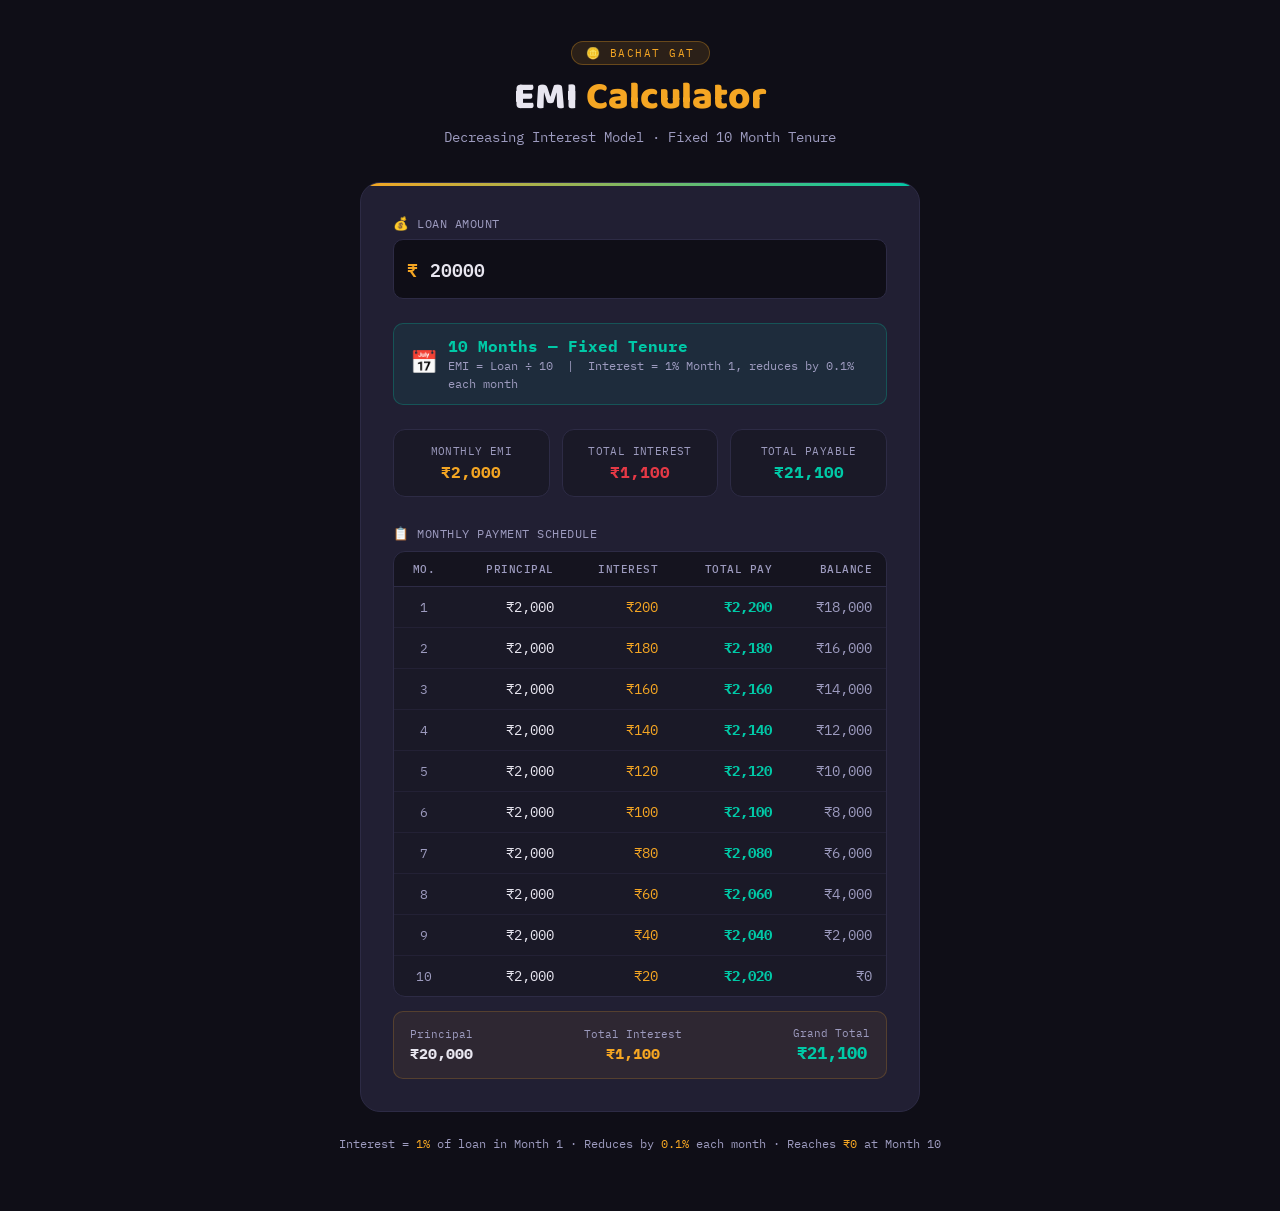
==== calculator.html @ 69eb085d "calculator code added" ====
<!DOCTYPE html>
<html lang="en">
<head>
<meta charset="UTF-8" />
<meta name="viewport" content="width=device-width, initial-scale=1.0"/>
<title>Bachat Gat — EMI Calculator</title>
<link href="https://fonts.googleapis.com/css2?family=Baloo+2:wght@400;600;700;800&family=IBM+Plex+Mono:wght@400;500;600&display=swap" rel="stylesheet"/>
<style>
  :root {
    --bg:       #0f0e17;
    --surface:  #1a1927;
    --card:     #211f33;
    --border:   #2d2b45;
    --accent:   #f5a623;
    --teal:     #00c9a7;
    --red:      #e63946;
    --text:     #e8e6f0;
    --muted:    #9d9bbf;
    --font:     'Baloo 2', sans-serif;
    --mono:     'IBM Plex Mono', monospace;
  }

  * { margin: 0; padding: 0; box-sizing: border-box; }

  body {
    font-family: var(--font);
    background: var(--bg);
    color: var(--text);
    min-height: 100vh;
    display: flex;
    flex-direction: column;
    align-items: center;
    padding: 40px 16px 60px;
  }

  /* ── Header ── */
  .header {
    text-align: center;
    margin-bottom: 36px;
    animation: fadeDown 0.5s ease both;
  }

  .header-badge {
    display: inline-block;
    background: rgba(245,166,35,0.12);
    border: 1px solid rgba(245,166,35,0.3);
    color: var(--accent);
    font-family: var(--mono);
    font-size: 0.7rem;
    letter-spacing: 1.5px;
    text-transform: uppercase;
    padding: 4px 14px;
    border-radius: 20px;
    margin-bottom: 12px;
  }

  .header h1 {
    font-size: 2.4rem;
    font-weight: 800;
    line-height: 1.1;
  }

  .header h1 span { color: var(--accent); }

  .header p {
    color: var(--muted);
    font-size: 0.9rem;
    margin-top: 8px;
    font-family: var(--mono);
  }

  /* ── Main card ── */
  .calc-card {
    background: var(--card);
    border: 1px solid var(--border);
    border-radius: 20px;
    padding: 32px;
    width: 100%;
    max-width: 560px;
    animation: fadeUp 0.5s ease 0.1s both;
    position: relative;
    overflow: hidden;
  }

  .calc-card::before {
    content: '';
    position: absolute;
    top: 0; left: 0; right: 0;
    height: 3px;
    background: linear-gradient(90deg, var(--accent), var(--teal));
  }

  /* ── Input group ── */
  .input-group {
    margin-bottom: 24px;
  }

  .input-group label {
    display: flex;
    align-items: center;
    gap: 8px;
    font-size: 0.78rem;
    font-family: var(--mono);
    color: var(--muted);
    letter-spacing: 0.5px;
    text-transform: uppercase;
    margin-bottom: 8px;
  }

  .input-wrap {
    position: relative;
  }

  .input-prefix {
    position: absolute;
    left: 14px;
    top: 50%;
    transform: translateY(-50%);
    font-family: var(--mono);
    font-weight: 600;
    color: var(--accent);
    font-size: 1.1rem;
    pointer-events: none;
  }

  input[type="number"] {
    width: 100%;
    background: var(--bg);
    border: 1px solid var(--border);
    border-radius: 10px;
    padding: 14px 14px 14px 36px;
    color: var(--text);
    font-family: var(--mono);
    font-size: 1.15rem;
    font-weight: 600;
    outline: none;
    transition: border-color 0.2s, box-shadow 0.2s;
    -moz-appearance: textfield;
  }

  input[type="number"]::-webkit-inner-spin-button,
  input[type="number"]::-webkit-outer-spin-button { -webkit-appearance: none; }

  input[type="number"]:focus {
    border-color: var(--accent);
    box-shadow: 0 0 0 3px rgba(245,166,35,0.12);
  }

  /* Tenure badge */
  .tenure-badge {
    display: flex;
    align-items: center;
    gap: 10px;
    background: rgba(0,201,167,0.08);
    border: 1px solid rgba(0,201,167,0.25);
    border-radius: 10px;
    padding: 12px 16px;
    margin-bottom: 24px;
  }

  .tenure-icon { font-size: 1.4rem; }

  .tenure-text {
    font-family: var(--mono);
    font-size: 0.85rem;
  }

  .tenure-text strong {
    color: var(--teal);
    font-size: 1rem;
    display: block;
  }

  .tenure-text span {
    color: var(--muted);
    font-size: 0.75rem;
  }

  /* ── Summary pills ── */
  .summary-grid {
    display: grid;
    grid-template-columns: 1fr 1fr 1fr;
    gap: 12px;
    margin-bottom: 28px;
  }

  .summary-pill {
    background: var(--surface);
    border: 1px solid var(--border);
    border-radius: 12px;
    padding: 14px 12px;
    text-align: center;
  }

  .summary-pill .pill-label {
    font-size: 0.68rem;
    font-family: var(--mono);
    color: var(--muted);
    text-transform: uppercase;
    letter-spacing: 0.4px;
    margin-bottom: 4px;
  }

  .summary-pill .pill-value {
    font-family: var(--mono);
    font-size: 1rem;
    font-weight: 700;
    color: var(--text);
  }

  .summary-pill.accent .pill-value { color: var(--accent); }
  .summary-pill.teal .pill-value   { color: var(--teal); }
  .summary-pill.red .pill-value    { color: var(--red); }

  /* ── Table ── */
  .table-label {
    font-size: 0.78rem;
    font-family: var(--mono);
    color: var(--muted);
    letter-spacing: 0.5px;
    text-transform: uppercase;
    margin-bottom: 10px;
  }

  .table-wrap {
    background: var(--surface);
    border: 1px solid var(--border);
    border-radius: 12px;
    overflow: hidden;
  }

  table {
    width: 100%;
    border-collapse: collapse;
  }

  thead th {
    padding: 10px 14px;
    text-align: right;
    font-size: 0.68rem;
    font-family: var(--mono);
    letter-spacing: 0.5px;
    color: var(--muted);
    text-transform: uppercase;
    border-bottom: 1px solid var(--border);
    background: rgba(0,0,0,0.2);
    font-weight: 500;
  }

  thead th:first-child { text-align: center; }

  tbody tr {
    border-bottom: 1px solid rgba(45,43,69,0.5);
    transition: background 0.1s;
  }

  tbody tr:last-child { border-bottom: none; }
  tbody tr:hover { background: rgba(255,255,255,0.03); }

  td {
    padding: 11px 14px;
    font-size: 0.875rem;
    font-family: var(--mono);
    text-align: right;
  }

  td:first-child {
    text-align: center;
    color: var(--muted);
    font-size: 0.8rem;
  }

  td.principal { color: var(--text); }
  td.interest  { color: var(--accent); }
  td.total     { color: var(--teal); font-weight: 700; }
  td.balance   { color: var(--muted); }

  /* Interest = 0 row styling */
  tbody tr.zero-interest td.interest { color: var(--muted); }

  /* ── Divider ── */
  .divider {
    height: 1px;
    background: var(--border);
    margin: 24px 0;
  }

  /* ── Totals row ── */
  .totals-row {
    display: flex;
    justify-content: space-between;
    align-items: center;
    background: rgba(245,166,35,0.06);
    border: 1px solid rgba(245,166,35,0.2);
    border-radius: 10px;
    padding: 14px 16px;
    margin-top: 14px;
    font-family: var(--mono);
    font-size: 0.85rem;
  }

  .totals-row .tot-item { text-align: center; }
  .totals-row .tot-label { color: var(--muted); font-size: 0.7rem; margin-bottom: 2px; }
  .totals-row .tot-value { font-weight: 700; font-size: 0.95rem; }
  .totals-row .tot-item.grand .tot-value { color: var(--teal); font-size: 1.05rem; }
  .totals-row .tot-item.int .tot-value   { color: var(--accent); }

  /* ── Animations ── */
  @keyframes fadeDown {
    from { opacity: 0; transform: translateY(-16px); }
    to   { opacity: 1; transform: translateY(0); }
  }

  @keyframes fadeUp {
    from { opacity: 0; transform: translateY(20px); }
    to   { opacity: 1; transform: translateY(0); }
  }

  /* ── Footer note ── */
  .footer-note {
    margin-top: 24px;
    font-size: 0.75rem;
    color: var(--muted);
    text-align: center;
    font-family: var(--mono);
    animation: fadeUp 0.5s ease 0.3s both;
  }

  .footer-note span { color: var(--accent); }
</style>
</head>
<body>

<div class="header">
  <div class="header-badge">🪙 Bachat Gat</div>
  <h1>EMI <span>Calculator</span></h1>
  <p>Decreasing Interest Model · Fixed 10 Month Tenure</p>
</div>

<div class="calc-card">

  <!-- Loan Amount Input -->
  <div class="input-group">
    <label>💰 Loan Amount</label>
    <div class="input-wrap">
      <span class="input-prefix">₹</span>
      <input type="number" id="loanAmount" value="20000" min="1000" step="500" oninput="calculate()" placeholder="Enter loan amount"/>
    </div>
  </div>

  <!-- Fixed Tenure -->
  <div class="tenure-badge">
    <span class="tenure-icon">📅</span>
    <div class="tenure-text">
      <strong>10 Months — Fixed Tenure</strong>
      <span>EMI = Loan ÷ 10 &nbsp;|&nbsp; Interest = 1% Month 1, reduces by 0.1% each month</span>
    </div>
  </div>

  <!-- Summary Pills -->
  <div class="summary-grid">
    <div class="summary-pill accent">
      <div class="pill-label">Monthly EMI</div>
      <div class="pill-value" id="pill-emi">₹2,000</div>
    </div>
    <div class="summary-pill red">
      <div class="pill-label">Total Interest</div>
      <div class="pill-value" id="pill-interest">₹1,100</div>
    </div>
    <div class="summary-pill teal">
      <div class="pill-label">Total Payable</div>
      <div class="pill-value" id="pill-total">₹21,100</div>
    </div>
  </div>

  <!-- Schedule Table -->
  <div class="table-label">📋 Monthly Payment Schedule</div>
  <div class="table-wrap">
    <table>
      <thead>
        <tr>
          <th>Mo.</th>
          <th>Principal</th>
          <th>Interest</th>
          <th>Total Pay</th>
          <th>Balance</th>
        </tr>
      </thead>
      <tbody id="schedule-body"></tbody>
    </table>
  </div>

  <!-- Grand Totals -->
  <div class="totals-row">
    <div class="tot-item">
      <div class="tot-label">Principal</div>
      <div class="tot-value" id="tot-principal">₹20,000</div>
    </div>
    <div class="tot-item int">
      <div class="tot-label">Total Interest</div>
      <div class="tot-value" id="tot-interest">₹1,100</div>
    </div>
    <div class="tot-item grand">
      <div class="tot-label">Grand Total</div>
      <div class="tot-value" id="tot-grand">₹21,100</div>
    </div>
  </div>

</div>

<div class="footer-note">
  Interest = <span>1%</span> of loan in Month 1 · Reduces by <span>0.1%</span> each month · Reaches <span>₹0</span> at Month 10
</div>

<script>
  function fmt(n) {
    if (!n && n !== 0) return '—';
    return '₹' + Number(n).toLocaleString('en-IN', { minimumFractionDigits: 0, maximumFractionDigits: 0 });
  }

  function calculate() {
    const loan = parseFloat(document.getElementById('loanAmount').value) || 0;
    if (loan <= 0) return;

    const TENURE = 10;
    const emi = Math.round(loan / TENURE);                // Principal per month
    const firstInterest = Math.round(loan * 0.01 * 100) / 100;  // 1% of loan
    const step = Math.round(loan * 0.001 * 100) / 100;          // 0.1% of loan

    let totalInterest = 0;
    let balance = loan;
    const rows = [];

    for (let i = 1; i <= TENURE; i++) {
      const principal = (i < TENURE) ? emi : balance; // last month takes remaining
      const interest = Math.max(0, Math.round((firstInterest - (i - 1) * step) * 100) / 100);
      const total = principal + interest;
      balance = Math.max(0, balance - principal);
      totalInterest += interest;

      rows.push({ mo: i, principal, interest, total, balance });
    }

    totalInterest = Math.round(totalInterest * 100) / 100;
    const grandTotal = loan + totalInterest;

    // Pills
    document.getElementById('pill-emi').textContent      = fmt(emi);
    document.getElementById('pill-interest').textContent = fmt(totalInterest);
    document.getElementById('pill-total').textContent    = fmt(grandTotal);

    // Table
    const tbody = document.getElementById('schedule-body');
    tbody.innerHTML = rows.map(r => `
      <tr class="${r.interest === 0 ? 'zero-interest' : ''}">
        <td>${r.mo}</td>
        <td class="principal">${fmt(r.principal)}</td>
        <td class="interest">${r.interest > 0 ? fmt(r.interest) : '<span style="color:var(--muted)">₹0</span>'}</td>
        <td class="total">${fmt(r.total)}</td>
        <td class="balance">${fmt(r.balance)}</td>
      </tr>
    `).join('');

    // Totals
    document.getElementById('tot-principal').textContent = fmt(loan);
    document.getElementById('tot-interest').textContent  = fmt(totalInterest);
    document.getElementById('tot-grand').textContent     = fmt(grandTotal);
  }

  // Init
  calculate();
</script>
</body>
</html>
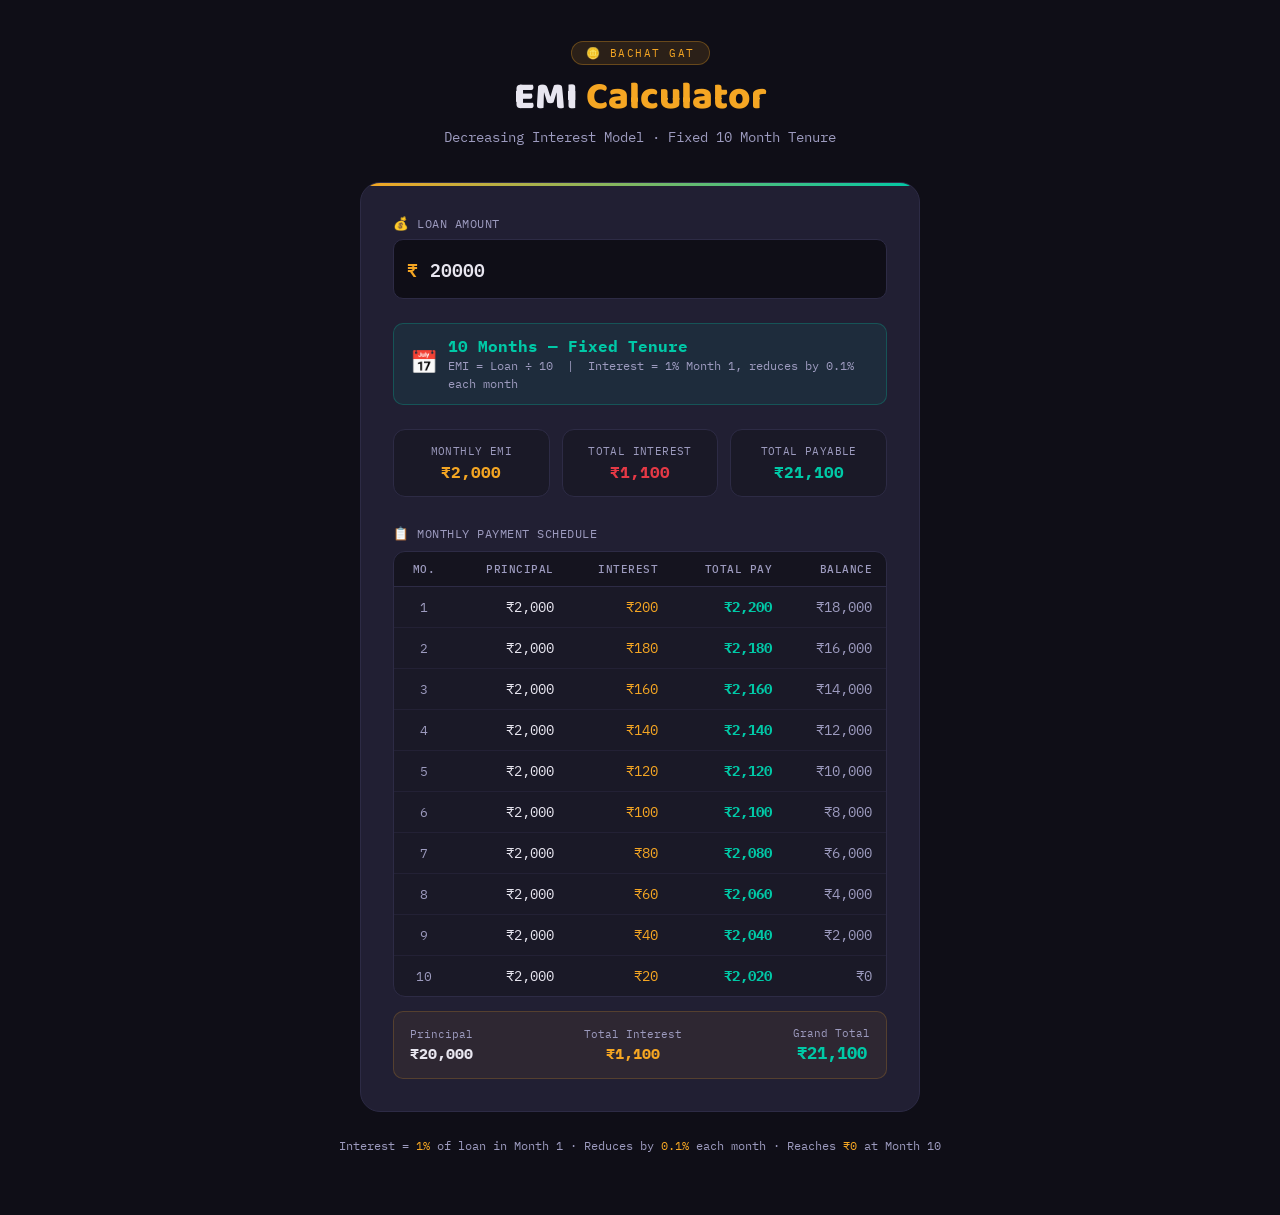
==== commit 06bf76d4: "changes are added" ====
--- a/calculator.html
+++ b/calculator.html
@@ -324,9 +324,152 @@
     text-align: center;
     font-family: var(--mono);
     animation: fadeUp 0.5s ease 0.3s both;
+    padding: 0 8px;
+    line-height: 1.6;
   }
 
   .footer-note span { color: var(--accent); }
+
+  /* ══════════════════════════════════════
+     MOBILE RESPONSIVE — max-width: 480px
+  ══════════════════════════════════════ */
+  @media (max-width: 480px) {
+    body {
+      padding: 24px 12px 48px;
+    }
+
+    .header {
+      margin-bottom: 20px;
+    }
+
+    .header h1 {
+      font-size: 1.75rem;
+    }
+
+    .header p {
+      font-size: 0.72rem;
+      line-height: 1.5;
+    }
+
+    .calc-card {
+      padding: 20px 16px;
+      border-radius: 16px;
+    }
+
+    /* Tenure badge stacks text better on small screens */
+    .tenure-badge {
+      flex-direction: column;
+      align-items: flex-start;
+      gap: 6px;
+      padding: 12px 14px;
+    }
+
+    .tenure-text {
+      font-size: 0.75rem;
+    }
+
+    .tenure-text strong {
+      font-size: 0.88rem;
+    }
+
+    /* Summary pills: 3 across is too tight — stack 2+1 */
+    .summary-grid {
+      grid-template-columns: 1fr 1fr;
+      gap: 8px;
+      margin-bottom: 20px;
+    }
+
+    .summary-pill:last-child {
+      grid-column: 1 / -1; /* span full width */
+    }
+
+    .summary-pill {
+      padding: 12px 8px;
+    }
+
+    .summary-pill .pill-label {
+      font-size: 0.62rem;
+    }
+
+    .summary-pill .pill-value {
+      font-size: 0.92rem;
+    }
+
+    /* Table: reduce padding, smaller font */
+    thead th {
+      padding: 8px 8px;
+      font-size: 0.6rem;
+      letter-spacing: 0.2px;
+    }
+
+    td {
+      padding: 9px 8px;
+      font-size: 0.78rem;
+    }
+
+    td:first-child {
+      font-size: 0.72rem;
+      padding-left: 6px;
+    }
+
+    /* Totals row: stack vertically on very small screens */
+    .totals-row {
+      flex-direction: column;
+      gap: 10px;
+      padding: 14px 12px;
+    }
+
+    .totals-row .tot-item {
+      display: flex;
+      justify-content: space-between;
+      align-items: center;
+      width: 100%;
+      border-bottom: 1px solid rgba(45,43,69,0.6);
+      padding-bottom: 8px;
+    }
+
+    .totals-row .tot-item:last-child {
+      border-bottom: none;
+      padding-bottom: 0;
+    }
+
+    .totals-row .tot-label {
+      font-size: 0.72rem;
+      margin-bottom: 0;
+    }
+
+    .totals-row .tot-value {
+      font-size: 0.9rem;
+    }
+
+    .totals-row .tot-item.grand .tot-value {
+      font-size: 1rem;
+    }
+
+    .footer-note {
+      font-size: 0.68rem;
+    }
+
+    input[type="number"] {
+      font-size: 1rem;
+      padding: 12px 12px 12px 32px;
+    }
+
+    .input-prefix {
+      font-size: 1rem;
+      left: 12px;
+    }
+  }
+
+  /* Extra small: 360px and below */
+  @media (max-width: 360px) {
+    .header h1 { font-size: 1.5rem; }
+
+    thead th { font-size: 0.55rem; padding: 7px 5px; }
+    td { font-size: 0.72rem; padding: 8px 5px; }
+
+    .summary-pill .pill-value { font-size: 0.82rem; }
+  }
 </style>
 </head>
 <body>
